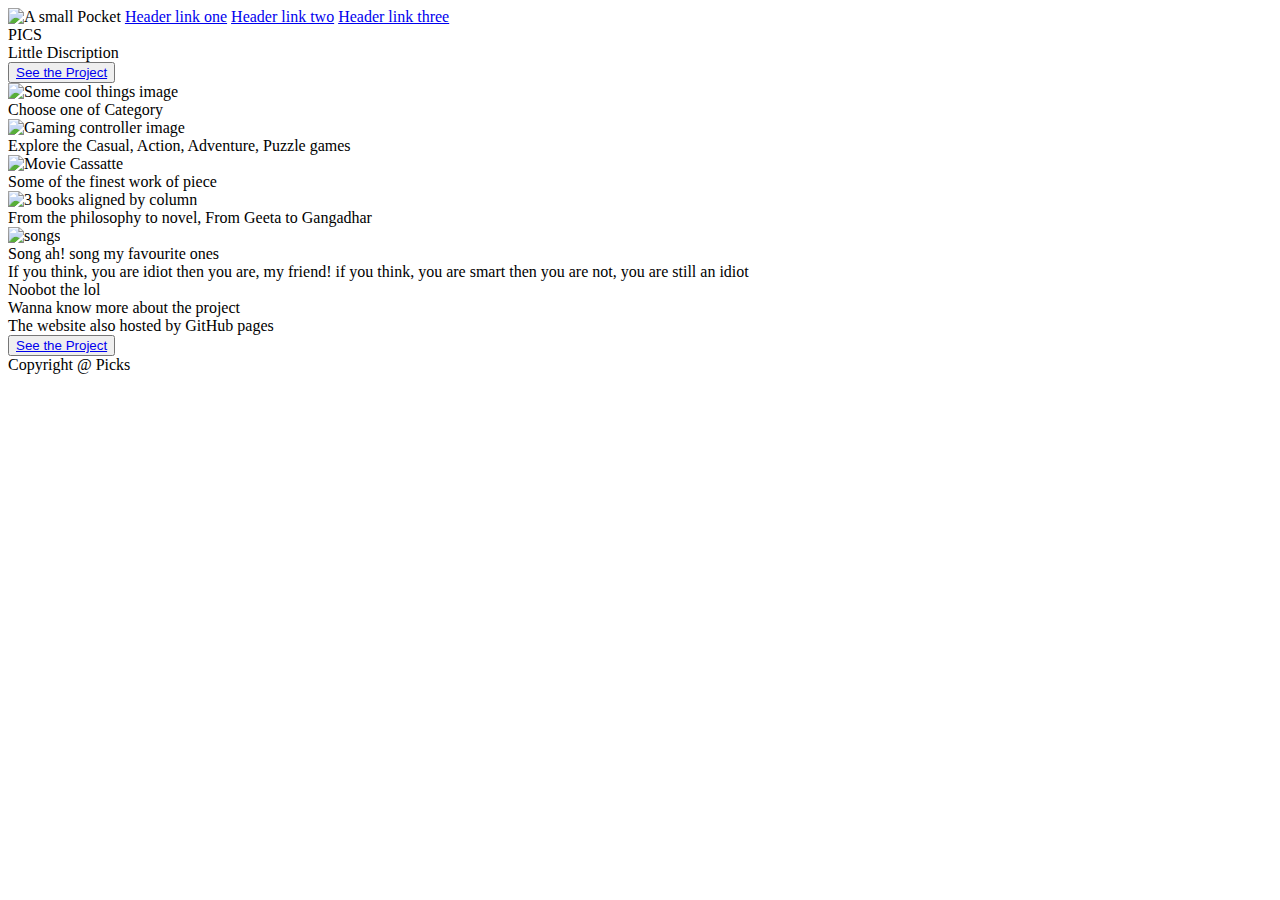
==== docs/files/html/index.html @ 357f12f6 "Create Index.html file" ====
<!DOCTYPE html>
<html lang="eng">
    <body>
        <meta charset="UTF-8">
        <title>Picks</title>
    </body>
    <body>
        <header class="header-container">
            <div class="top-header">
                <img src="../../assets/images/" alt="A small Pocket">
                <a href="www.link.com">Header link one</a>
                <a href="www.link.com">Header link two</a>
                <a href="www.link.com">Header link three</a>
            </div>
            <div class="header-content">
                <div class="web-info">
                    <div class="title">PICS</div>
                    <div class="title-discription">Little Discription</div>
                    <button class="github"><a href="htttps://www.github.com/anujbalak/picks/">See the Project</a></button>
                </div>
                <div class="banner">
                    <img src="../../assets/images/" alt="Some cool things image">
                </div>
            </div>
        </header>
        <div class="content">
           <div class="category-text">
                Choose one of Category
           </div>
           <div class="category">
                <div class="game">
                    <img class="category-images" src="../../assets/images/" alt="Gaming controller image">
                    <div class="text"> Explore the Casual, Action, Adventure, Puzzle games</div>
                </div>
                <div class="two">
                    <img src="category-image" alt="Movie Cassatte">
                    <div class="text">Some of the finest work of piece</div>
                </div>
                <div class="three">
                    <img src="../../assets/images/" alt="3 books aligned by column">
                    <div class="text">From the philosophy to novel, From Geeta to Gangadhar</div>
                </div>
                <div class="four">
                    <img src="../../assets/images/" alt="songs">
                    <div class="text">Song ah! song my favourite ones</div>
                </div>
            </div> 
        </div>
        <div class="quote">
            <div class="qoute-text">
                If you think, you are idiot then you are, my friend! if you think, you are smart then you are not, you are still an idiot
            </div>
            <div class="author">
                Noobot the lol
            </div>
        </div>
        <div class="calls">
            <div class="github-details"> 
                <div class="github-project">Wanna know more about the project</div>
                <div class="github-extra-details"> The website also hosted by GitHub pages</div>
            </div>
            <div class="github-button">
                <button class="github"><a href="htttps://www.github.com/anujbalak/picks/">See the Project</a></button>
            </div>
        </div>
        <footer class="footer">
            <div class="copyright-info"> Copyright @ Picks</div>
        </footer>
    </body>
</html>
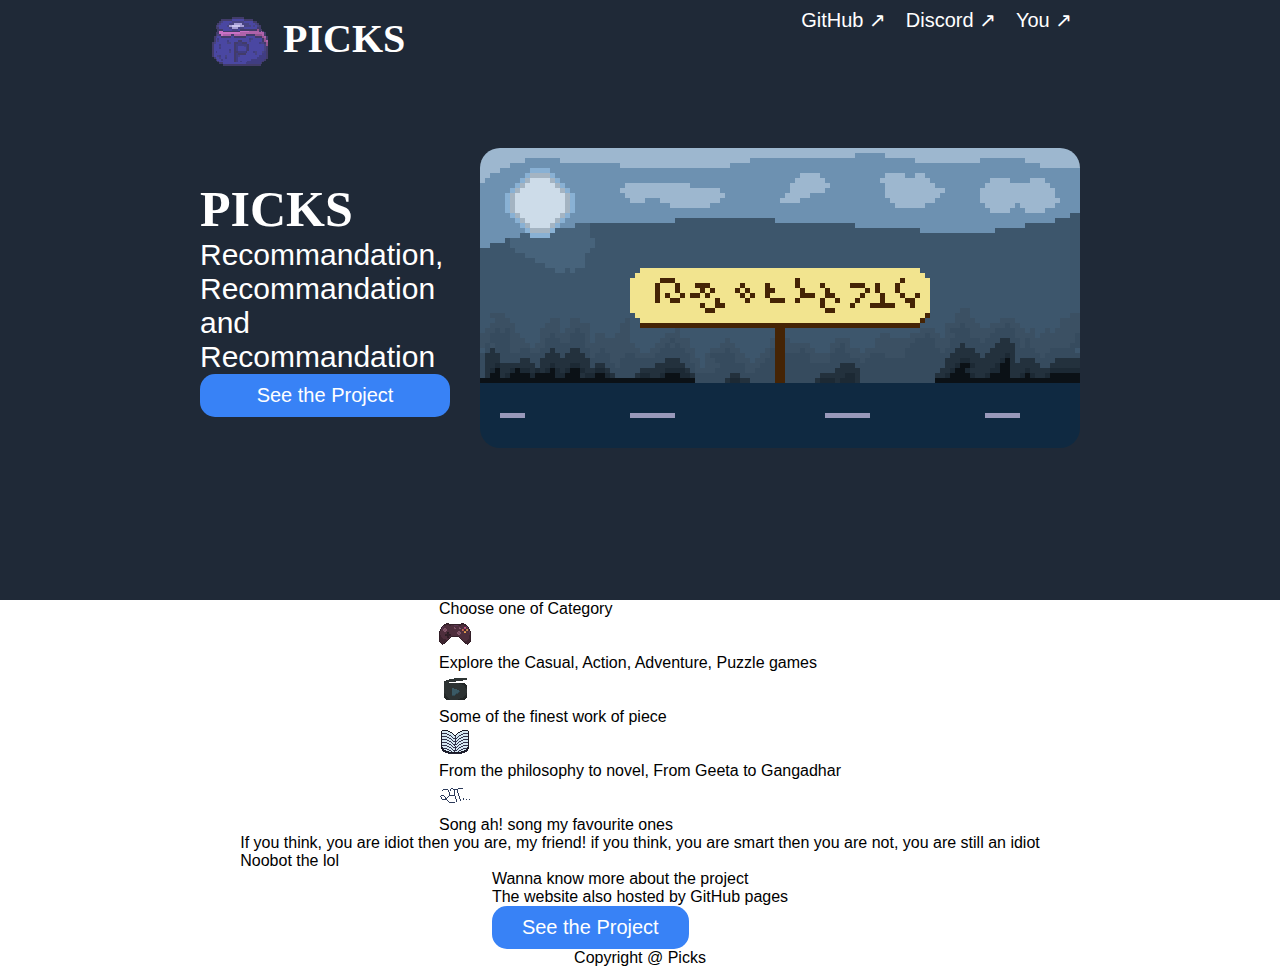
==== commit 88e6a6d1: "Create header section" ====
--- a/docs/files/html/index.html
+++ b/docs/files/html/index.html
@@ -3,23 +3,30 @@
     <body>
         <meta charset="UTF-8">
         <title>Picks</title>
+        <link rel="stylesheet" href="../css/styles.css">
     </body>
     <body>
         <header class="header-container">
             <div class="top-header">
-                <img src="../../assets/images/" alt="A small Pocket">
-                <a href="www.link.com">Header link one</a>
-                <a href="www.link.com">Header link two</a>
-                <a href="www.link.com">Header link three</a>
+                <div class="logo">
+                    <img class="logo-image" src="../../assets/images/logo.png" alt="A small Pocket">
+                    <div class="logo-text">PICKS</div>
+                </div>
+                <div class="header-links">
+                    <a class="header-link-one" href="https://github.com/anujbalak/picks">GitHub &#8599;</a>
+                    <a class="header-link-two" href="https://discord.gg/t3dgrP4SNV">Discord &#8599;</a>
+                    <a class="header-link-three" href="www.link.com">You &#8599;</a>
+                </div>
             </div>
             <div class="header-content">
                 <div class="web-info">
-                    <div class="title">PICS</div>
-                    <div class="title-discription">Little Discription</div>
+                    <div class="title">PICKS</div>
+                    <div class="title-discription">Recommandation, Recommandation and Recommandation</div>
                     <button class="github"><a href="htttps://www.github.com/anujbalak/picks/">See the Project</a></button>
                 </div>
-                <div class="banner">
-                    <img src="../../assets/images/" alt="Some cool things image">
+                <div class="banner-container">
+                    <div class="banner"></div>
+                    <img class="banner-image" src="../../assets/images/banner.png" alt="Some cool things image">
                 </div>
             </div>
         </header>
@@ -29,19 +36,19 @@
            </div>
            <div class="category">
                 <div class="game">
-                    <img class="category-images" src="../../assets/images/" alt="Gaming controller image">
+                    <img class="category-images" src="../../assets/images/game-controller.png" alt="Gaming controller image">
                     <div class="text"> Explore the Casual, Action, Adventure, Puzzle games</div>
                 </div>
                 <div class="two">
-                    <img src="category-image" alt="Movie Cassatte">
+                    <img src="../../assets/images/movie.png" alt="Movie Cassatte">
                     <div class="text">Some of the finest work of piece</div>
                 </div>
                 <div class="three">
-                    <img src="../../assets/images/" alt="3 books aligned by column">
+                    <img src="../../assets/images/book.png" alt="opened book">
                     <div class="text">From the philosophy to novel, From Geeta to Gangadhar</div>
                 </div>
                 <div class="four">
-                    <img src="../../assets/images/" alt="songs">
+                    <img src="../../assets/images/song.png" alt="songs">
                     <div class="text">Song ah! song my favourite ones</div>
                 </div>
             </div> 
--- a/docs/files/css/styles.css
+++ b/docs/files/css/styles.css
@@ -0,0 +1,97 @@
+@import url('https://fonts.googleapis.com/css2?family=Besley:ital,wght@0,400;1,900&display=swap');
+* {
+ margin: 0;
+ padding: 0;
+ box-sizing: border-box;
+}
+
+body {
+ display: flex;
+ flex-direction: column;
+ align-items: center;
+ font-family: sans-serif, system-ui, -apple-system, BlinkMacSystemFont, 'Segoe UI', Roboto, Oxygen, Ubuntu, Cantarell, 'Open Sans', 'Helvetica Neue';
+}
+
+.header-container {
+ background-color: #1f2937;
+ color: white;
+ width: 100%;
+ height: 600px;
+}
+
+a {
+ text-decoration: none;
+ color: white;
+}
+
+.top-header {
+ display: flex;
+ justify-content: space-between;
+ margin: 8px;
+ gap: 20px;
+}
+
+.header-links {
+ gap: 20px;
+ font-size: 20px;
+ display: flex;
+ margin-right: 200px;
+}
+
+.logo {
+ display: flex;
+ align-items: center;
+ gap: 15px;
+ font-size: 40px;
+ font-weight: 800;
+ font-family: Besly;
+ margin-left: 200px;
+}
+
+.logo-image {
+ width: 60px;
+ height: auto;
+ image-rendering: pixelated;
+}
+
+.header-content {
+ display: flex;
+ margin: 80px 200px auto 200px;
+ gap: 30px;
+ 
+}
+
+.web-info {
+ display: flex;
+ flex-direction: column;
+ justify-content: center;
+}
+
+.title {
+ font-size: 50px;
+ font-family: Besly;
+ font-weight: 800;
+}
+ .title-discription {
+ font-size: 30px;
+}
+
+button {
+ background-color: #3882f6;
+ padding: 10px 30px 10px 30px;
+ border: none;
+ max-width: 300px;
+ border-radius: 15px;
+ font-size: 20px;
+}
+
+.banner-container {
+ width: 600px;
+ height: 300px;
+}
+.banner-image {
+ width: 600px;
+ border-radius: 20px;
+ height: auto;
+ image-rendering: pixelated;
+}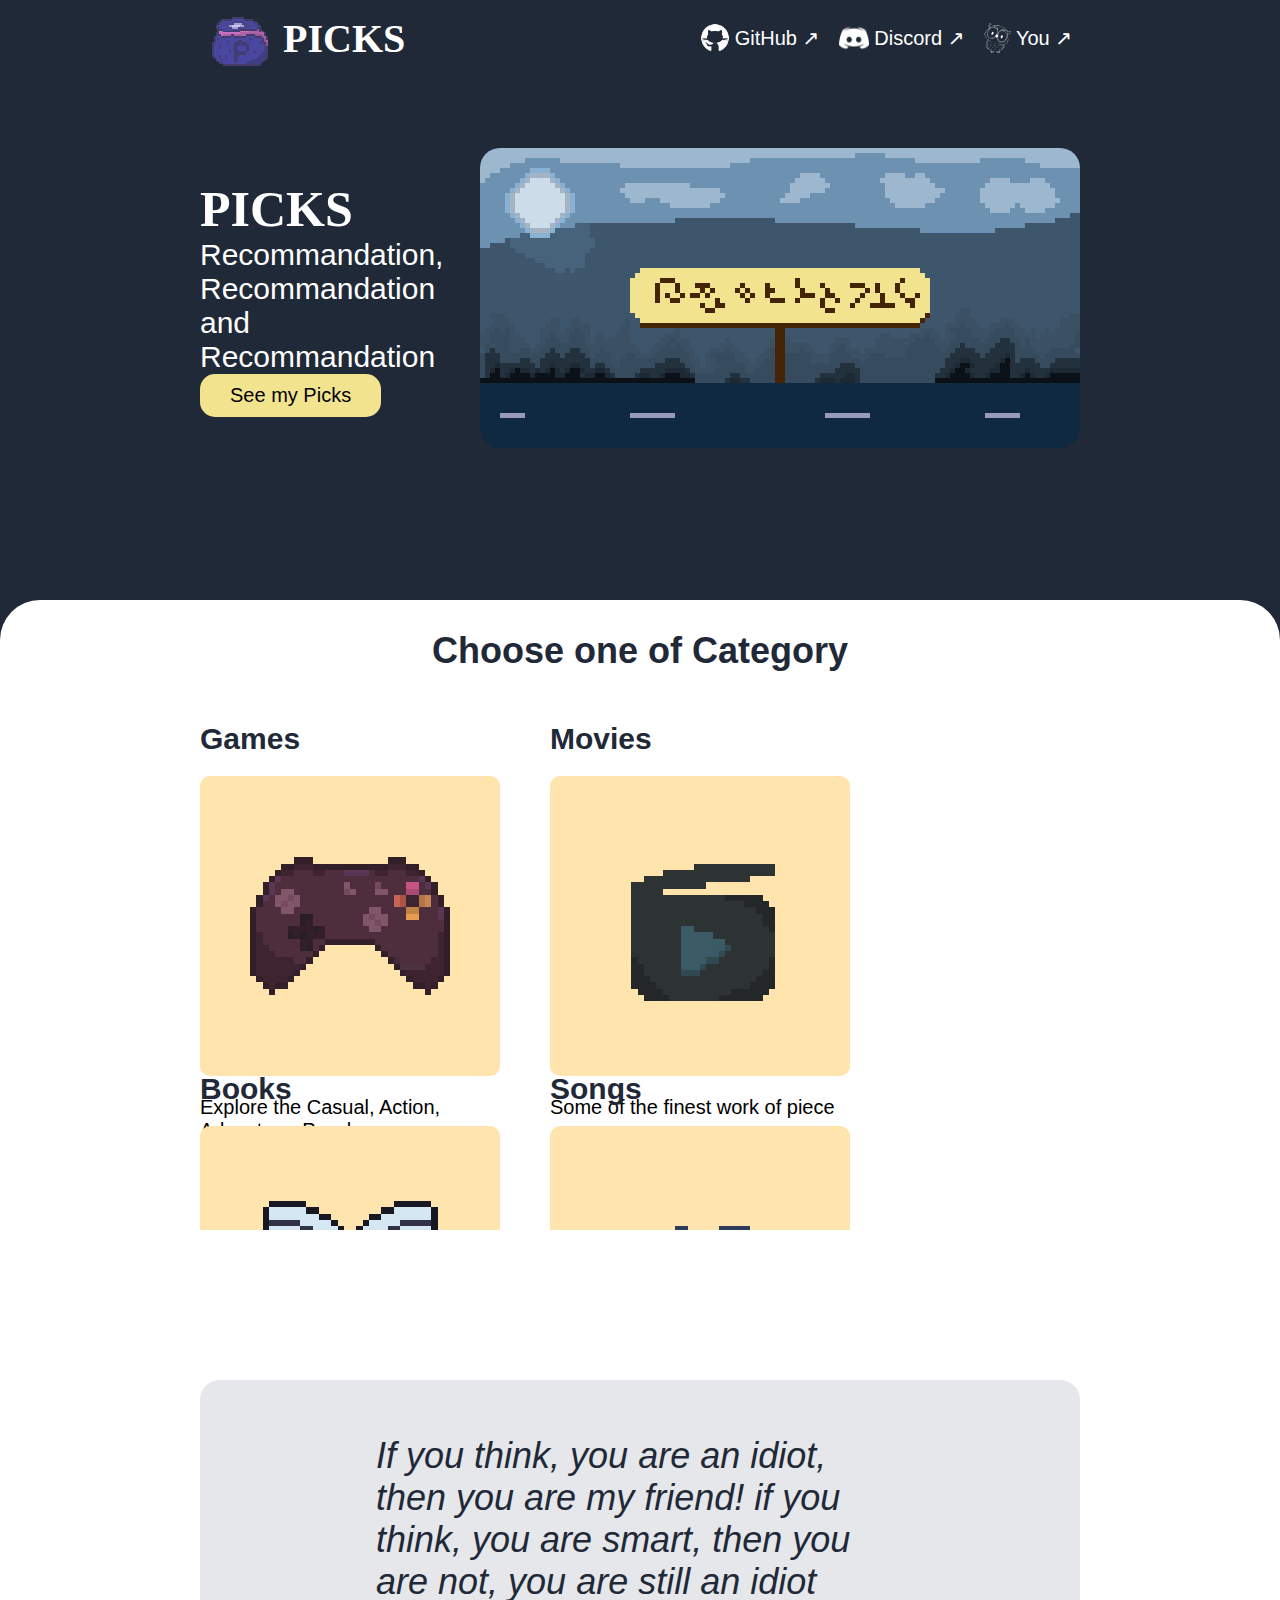
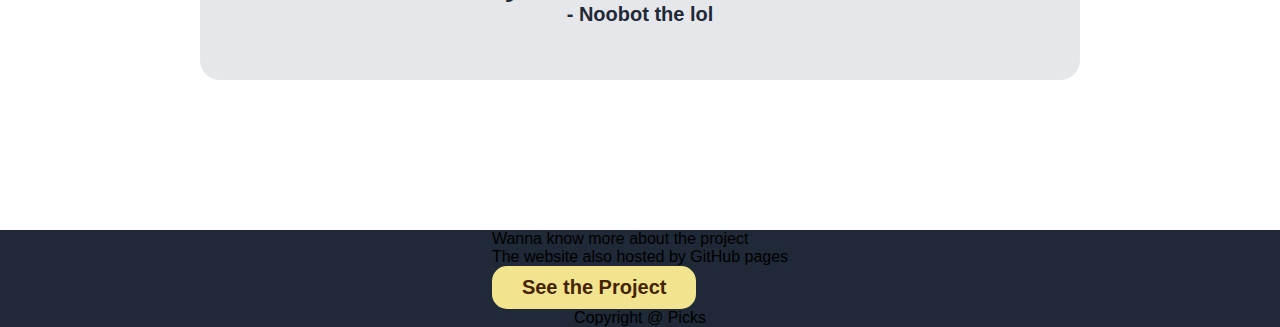
==== commit 85ff7f4a: "Create content and quote section" ====
--- a/docs/files/html/index.html
+++ b/docs/files/html/index.html
@@ -13,16 +13,17 @@
                     <div class="logo-text">PICKS</div>
                 </div>
                 <div class="header-links">
-                    <a class="header-link-one" href="https://github.com/anujbalak/picks">GitHub &#8599;</a>
-                    <a class="header-link-two" href="https://discord.gg/t3dgrP4SNV">Discord &#8599;</a>
-                    <a class="header-link-three" href="www.link.com">You &#8599;</a>
+                    <a class="header-link-one" href="https://github.com/anujbalak/picks" target="_blank" rel="noopener norefferer"><img src="../../assets/images/github.png" alt="A cate with moustache">GitHub &#8599;</a>
+                    <a class="header-link-two" href="https://discord.gg/t3dgrP4SNV" target="_blank" rel="noopener norefferer"><img src="../../assets/images/discord.png" alt="A future gear type googgle">Discord &#8599;</a>
+                    <a class="header-link-three" href="www.link.com" target="_self"><img src="../../assets/images/owl.svg" alt="A smart owl who know you">You &#8599;</a>
+                    </div>
                 </div>
             </div>
             <div class="header-content">
                 <div class="web-info">
                     <div class="title">PICKS</div>
                     <div class="title-discription">Recommandation, Recommandation and Recommandation</div>
-                    <button class="github"><a href="htttps://www.github.com/anujbalak/picks/">See the Project</a></button>
+                    <a href="#content"><button>See my Picks</button></a>
                 </div>
                 <div class="banner-container">
                     <div class="banner"></div>
@@ -30,35 +31,43 @@
                 </div>
             </div>
         </header>
-        <div class="content">
-           <div class="category-text">
-                Choose one of Category
-           </div>
-           <div class="category">
-                <div class="game">
-                    <img class="category-images" src="../../assets/images/game-controller.png" alt="Gaming controller image">
-                    <div class="text"> Explore the Casual, Action, Adventure, Puzzle games</div>
+        <div class="content-bg-color">
+            <div id="content">
+                <div class="category-text">
+                    Choose one of Category
                 </div>
-                <div class="two">
-                    <img src="../../assets/images/movie.png" alt="Movie Cassatte">
-                    <div class="text">Some of the finest work of piece</div>
+                <div class="category">
+                    <div class="game">
+                        <div class="game-title">Games</div>
+                        <img class="game-image" src="../../assets/images/game-controller.png" alt="Gaming controller image">
+                        <div class="text"> Explore the Casual, Action, Adventure, Puzzle games</div>
+                    </div>
+                    <div class="movie">
+                        <div class="movie-title">Movies</div>
+                        <img class="movie-image" src="../../assets/images/movie.png" alt="Movie Cassatte">
+                        <div class="text">Some of the finest work of piece</div>
+                    </div>
+                    <div class="book">
+                        <div class="book-title">Books</div>
+                        <img class="book-image" src="../../assets/images/book.png" alt="opened book">
+                        <div class="text">From the philosophy to novel, From Geeta to Gangadhar</div>
+                    </div>
+                    <div class="song">
+                        <div class="song-title">Songs</div>
+                        <img class="song-image" src="../../assets/images/song.png" alt="songs">
+                        <div class="text">Song ah! song my favourite ones</div>
+                    </div>
+                </div> 
+            </div>
+        </div>
+        <div class="quote-bg">
+            <div class="quote">
+                <div class="quote-text">
+                    If you think, you are an idiot, then you are my friend! if you think, you are smart, then you are not, you are still an idiot
                 </div>
-                <div class="three">
-                    <img src="../../assets/images/book.png" alt="opened book">
-                    <div class="text">From the philosophy to novel, From Geeta to Gangadhar</div>
+                <div class="author">
+                   - Noobot the lol
                 </div>
-                <div class="four">
-                    <img src="../../assets/images/song.png" alt="songs">
-                    <div class="text">Song ah! song my favourite ones</div>
-                </div>
-            </div> 
-        </div>
-        <div class="quote">
-            <div class="qoute-text">
-                If you think, you are idiot then you are, my friend! if you think, you are smart then you are not, you are still an idiot
-            </div>
-            <div class="author">
-                Noobot the lol
             </div>
         </div>
         <div class="calls">
--- a/docs/files/css/styles.css
+++ b/docs/files/css/styles.css
@@ -3,15 +3,18 @@
  margin: 0;
  padding: 0;
  box-sizing: border-box;
+ scroll-behavior: smooth;
 }
 
 body {
  display: flex;
  flex-direction: column;
  align-items: center;
+ background-color: #1f2937;
  font-family: sans-serif, system-ui, -apple-system, BlinkMacSystemFont, 'Segoe UI', Roboto, Oxygen, Ubuntu, Cantarell, 'Open Sans', 'Helvetica Neue';
 }
 
+/* header */
 .header-container {
  background-color: #1f2937;
  color: white;
@@ -27,6 +30,7 @@
 .top-header {
  display: flex;
  justify-content: space-between;
+ flex-shrink: 0;
  margin: 8px;
  gap: 20px;
 }
@@ -35,7 +39,22 @@
  gap: 20px;
  font-size: 20px;
  display: flex;
- margin-right: 200px;
+ height: 20px;
+ justify-content: center;
+ align-items: center;
+ margin: 20px 200px auto auto;
+}
+
+.header-link-one,
+.header-link-two,
+.header-link-three {
+ display: flex;
+ align-items: center;
+ gap: 5px;
+}
+
+.header-links img {
+ height: 30px;
 }
 
 .logo {
@@ -77,12 +96,18 @@
 }
 
 button {
- background-color: #3882f6;
+ background-color: rgb(242, 228, 143);
  padding: 10px 30px 10px 30px;
  border: none;
  max-width: 300px;
  border-radius: 15px;
  font-size: 20px;
+}
+
+button a {
+ color: rgb(69, 36, 5);
+ font-size: 20px;
+ font-weight: 600;
 }
 
 .banner-container {
@@ -94,4 +119,103 @@
  border-radius: 20px;
  height: auto;
  image-rendering: pixelated;
-}+}
+
+/* content */
+.content-bg-color {
+ background-color: white;
+ border-radius: 40px 40px 0 0;
+ width: 100vw;
+}
+#content {
+ height: 600px;
+ margin: 30px 200px auto 200px;
+ display: flex;
+ gap: 50px;
+ align-items: center;
+ flex-direction: column;
+}
+
+.category {
+ display: flex;
+ flex-wrap: wrap;
+ gap: 50px;
+}
+.category-text {
+ font-size: 36px;
+ display: flex;
+ align-self: center;
+ color: #1f2937;
+ font-weight: 700;
+}
+
+.category .text {
+ display: flex;
+ flex-wrap: wrap;
+ font-size: 20px;
+}
+
+.game,
+.movie,
+.book,
+.song {
+ width: 300px;
+ height: 300px;
+ display: flex;
+ flex-direction: column;
+ gap: 20px;
+}
+.game-title,
+.movie-title,
+.book-title,
+.song-title  {
+ font-size: 30px;
+ color: #1f2937;
+ font-weight: 700;
+}
+.game-image,
+.movie-image,
+.book-image,
+.song-image {
+ image-rendering: pixelated;
+ height: 300px;
+ border-radius: 10px;
+ box-shadow: #1f2937;
+ background-color: rgb(255, 228, 173);
+ padding: 50px;
+}
+
+/* qoute */
+.quote-bg {
+ height: 600px;
+ display: flex;
+ background-color: white;
+ width: 100%;
+}
+
+.quote {
+ display: flex;
+ flex-direction: column;
+ justify-content: center;
+ align-items: center;
+ background-color: #e5e7eb;
+ margin: auto  200px auto 200px;
+ height: 300px;
+ border-radius: 20px;
+}
+
+.quote-text {
+ font-size: 36px;
+ width: 60%;
+ font-weight: lighter;
+ font-style: italic;
+ color: #1f2937;
+}
+.quote .author {
+ font-size: 20px;
+ font-weight: 700;
+ align-self: center;
+ color: #1f2937;  
+}
+
+/* calls */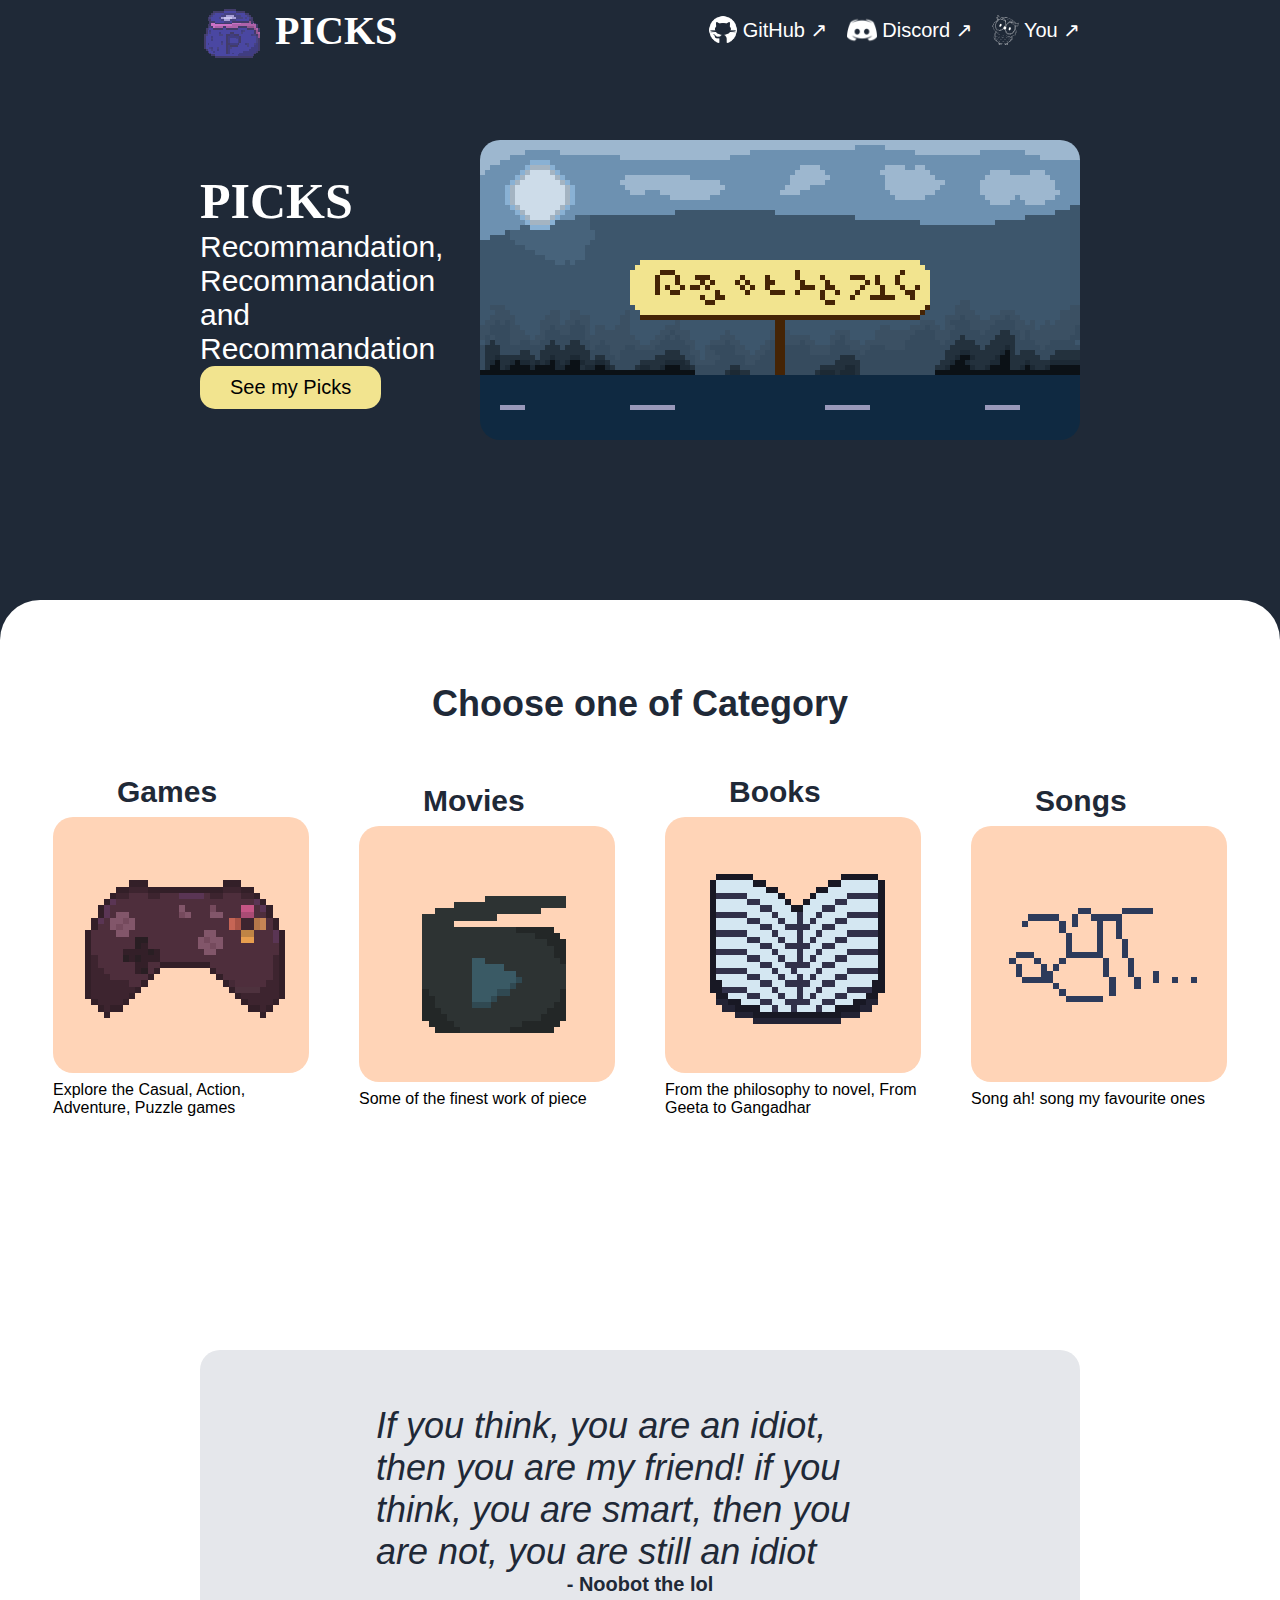
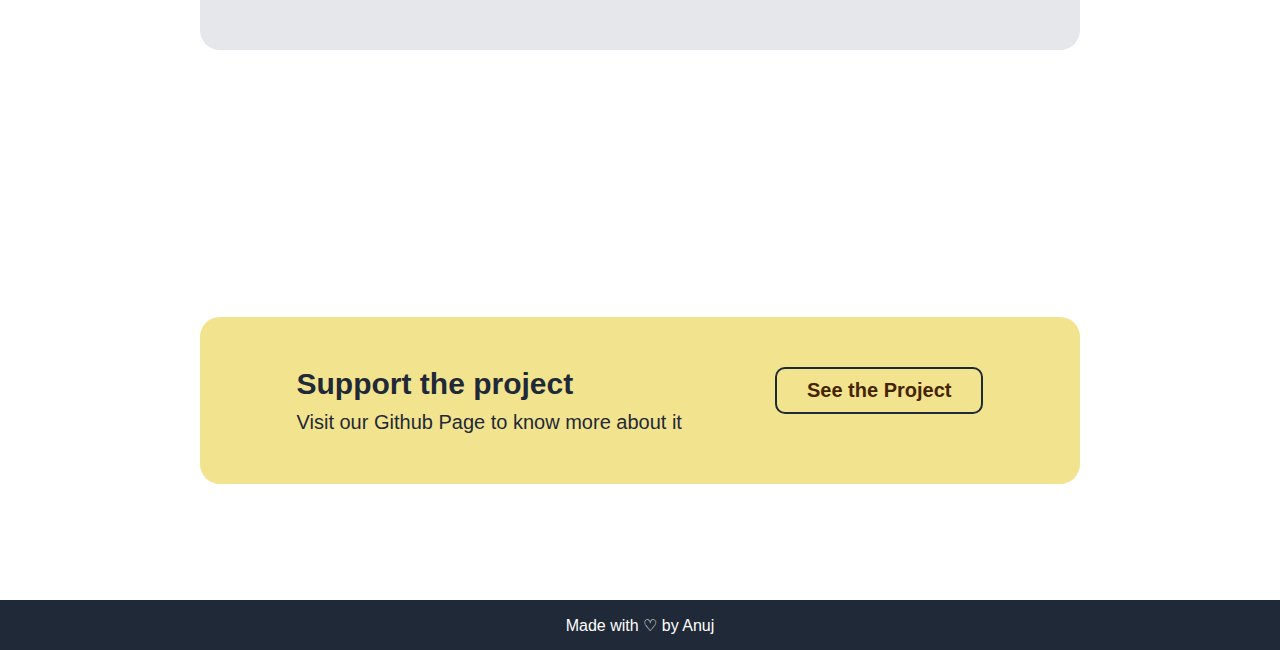
==== commit cba1d563: "Create remaining sections" ====
--- a/docs/files/html/index.html
+++ b/docs/files/html/index.html
@@ -39,22 +39,30 @@
                 <div class="category">
                     <div class="game">
                         <div class="game-title">Games</div>
-                        <img class="game-image" src="../../assets/images/game-controller.png" alt="Gaming controller image">
+                        <div class="card">
+                            <img class="game-image" src="../../assets/images/game-controller.png" alt="Gaming controller image">
+                        </div>
                         <div class="text"> Explore the Casual, Action, Adventure, Puzzle games</div>
                     </div>
                     <div class="movie">
                         <div class="movie-title">Movies</div>
-                        <img class="movie-image" src="../../assets/images/movie.png" alt="Movie Cassatte">
+                        <div class="card">
+                            <img class="movie-image" src="../../assets/images/movie.png" alt="Movie Cassatte">
+                        </div>
                         <div class="text">Some of the finest work of piece</div>
                     </div>
                     <div class="book">
                         <div class="book-title">Books</div>
-                        <img class="book-image" src="../../assets/images/book.png" alt="opened book">
+                        <div class="card">
+                            <img class="book-image" src="../../assets/images/book.png" alt="opened book">
+                        </div>
                         <div class="text">From the philosophy to novel, From Geeta to Gangadhar</div>
                     </div>
                     <div class="song">
                         <div class="song-title">Songs</div>
-                        <img class="song-image" src="../../assets/images/song.png" alt="songs">
+                        <div class="card">
+                            <img class="song-image" src="../../assets/images/song.png" alt="songs">
+                        </div>
                         <div class="text">Song ah! song my favourite ones</div>
                     </div>
                 </div> 
@@ -70,17 +78,19 @@
                 </div>
             </div>
         </div>
-        <div class="calls">
-            <div class="github-details"> 
-                <div class="github-project">Wanna know more about the project</div>
-                <div class="github-extra-details"> The website also hosted by GitHub pages</div>
-            </div>
-            <div class="github-button">
-                <button class="github"><a href="htttps://www.github.com/anujbalak/picks/">See the Project</a></button>
+        <div class="calls-bg">
+            <div class="calls">
+                <div class="github-details"> 
+                    <div class="github-project">Support the project</div>
+                    <div class="github-extra-details"> Visit our Github Page to know more about it</div>
+                </div>
+                <div class="github-button">
+                    <button class="github"><a href="https://github.com/anujbalak/picks" target="_blank" rel="noopener norefferer">See the Project</a></button>
+                </div>
             </div>
         </div>
         <footer class="footer">
-            <div class="copyright-info"> Copyright @ Picks</div>
+            <div class="copyright-info"> Made with &#9825; by Anuj</div>
         </footer>
     </body>
 </html>--- a/docs/files/css/styles.css
+++ b/docs/files/css/styles.css
@@ -19,6 +19,10 @@
  background-color: #1f2937;
  color: white;
  width: 100%;
+ display: flex;
+ flex-direction: column;
+ align-items: center;
+ flex-wrap: wrap;
  height: 600px;
 }
 
@@ -29,10 +33,8 @@
 
 .top-header {
  display: flex;
+ width: 100%;
  justify-content: space-between;
- flex-shrink: 0;
- margin: 8px;
- gap: 20px;
 }
 
 .header-links {
@@ -125,64 +127,66 @@
 .content-bg-color {
  background-color: white;
  border-radius: 40px 40px 0 0;
+ display: flex;
  width: 100vw;
+height: 600px;
 }
 #content {
- height: 600px;
- margin: 30px 200px auto 200px;
- display: flex;
+ width: 100%;
+ display: flex;
+ flex-direction: column;
+ align-items: center;
+ justify-content: center;
+ margin: 50px;
  gap: 50px;
- align-items: center;
- flex-direction: column;
-}
-
-.category {
- display: flex;
- flex-wrap: wrap;
- gap: 50px;
-}
+}
+
 .category-text {
  font-size: 36px;
- display: flex;
- align-self: center;
- color: #1f2937;
- font-weight: 700;
-}
-
-.category .text {
+ font-weight: 800;
+ color: #1f2937;
+}
+
+.category {
  display: flex;
  flex-wrap: wrap;
- font-size: 20px;
+ align-items: center;
+ gap: 50px;
+}
+
+.card {
+ width: 256px;
+ height: 256px;
+ background-color: rgb(255, 212, 183);
+ border-radius: 20px;
 }
 
 .game,
 .movie,
-.book,
-.song {
- width: 300px;
- height: 300px;
- display: flex;
- flex-direction: column;
- gap: 20px;
-}
+.song,
+.book {
+ display: flex;
+ flex-direction: column;
+ gap: 8px;
+ width: 256px;
+}
+
 .game-title,
+.book-title,
 .movie-title,
-.book-title,
-.song-title  {
+.song-title {
+ margin: auto 64px auto 64px;
+ color: #1f2937;
  font-size: 30px;
- color: #1f2937;
  font-weight: 700;
 }
 .game-image,
 .movie-image,
-.book-image,
-.song-image {
+.song-image,
+.book-image {
  image-rendering: pixelated;
- height: 300px;
- border-radius: 10px;
- box-shadow: #1f2937;
- background-color: rgb(255, 228, 173);
- padding: 50px;
+ width: 200px;
+ margin: 32px;
 }
 
 /* qoute */
@@ -218,4 +222,46 @@
  color: #1f2937;  
 }
 
-/* calls */+/* calls */
+
+.calls-bg {
+ width: 100%;
+ background-color: white;
+ height: 400px;
+ display: flex;
+}
+
+.calls {
+ display: flex;
+ color: #1f2937;
+ border-radius: 20px;
+ background-color:rgb(242, 228, 143);
+ width: 100%;
+ padding: 50px;
+ margin: auto 200px auto 200px;
+ justify-content: space-around;
+}
+.github-details {
+ display: flex;
+ flex-direction: column;
+ font-size: 20px;
+ gap:10px;
+}
+
+.github-project {
+ font-size: 30px;
+ font-weight: 700;
+
+}
+button.github {
+ border: 2px solid #1f2937;
+ border-radius: 10px;
+}
+
+.footer {
+ display: flex;
+ justify-content: center;
+ align-items: center;
+ color: white;
+ height: 50px;
+}